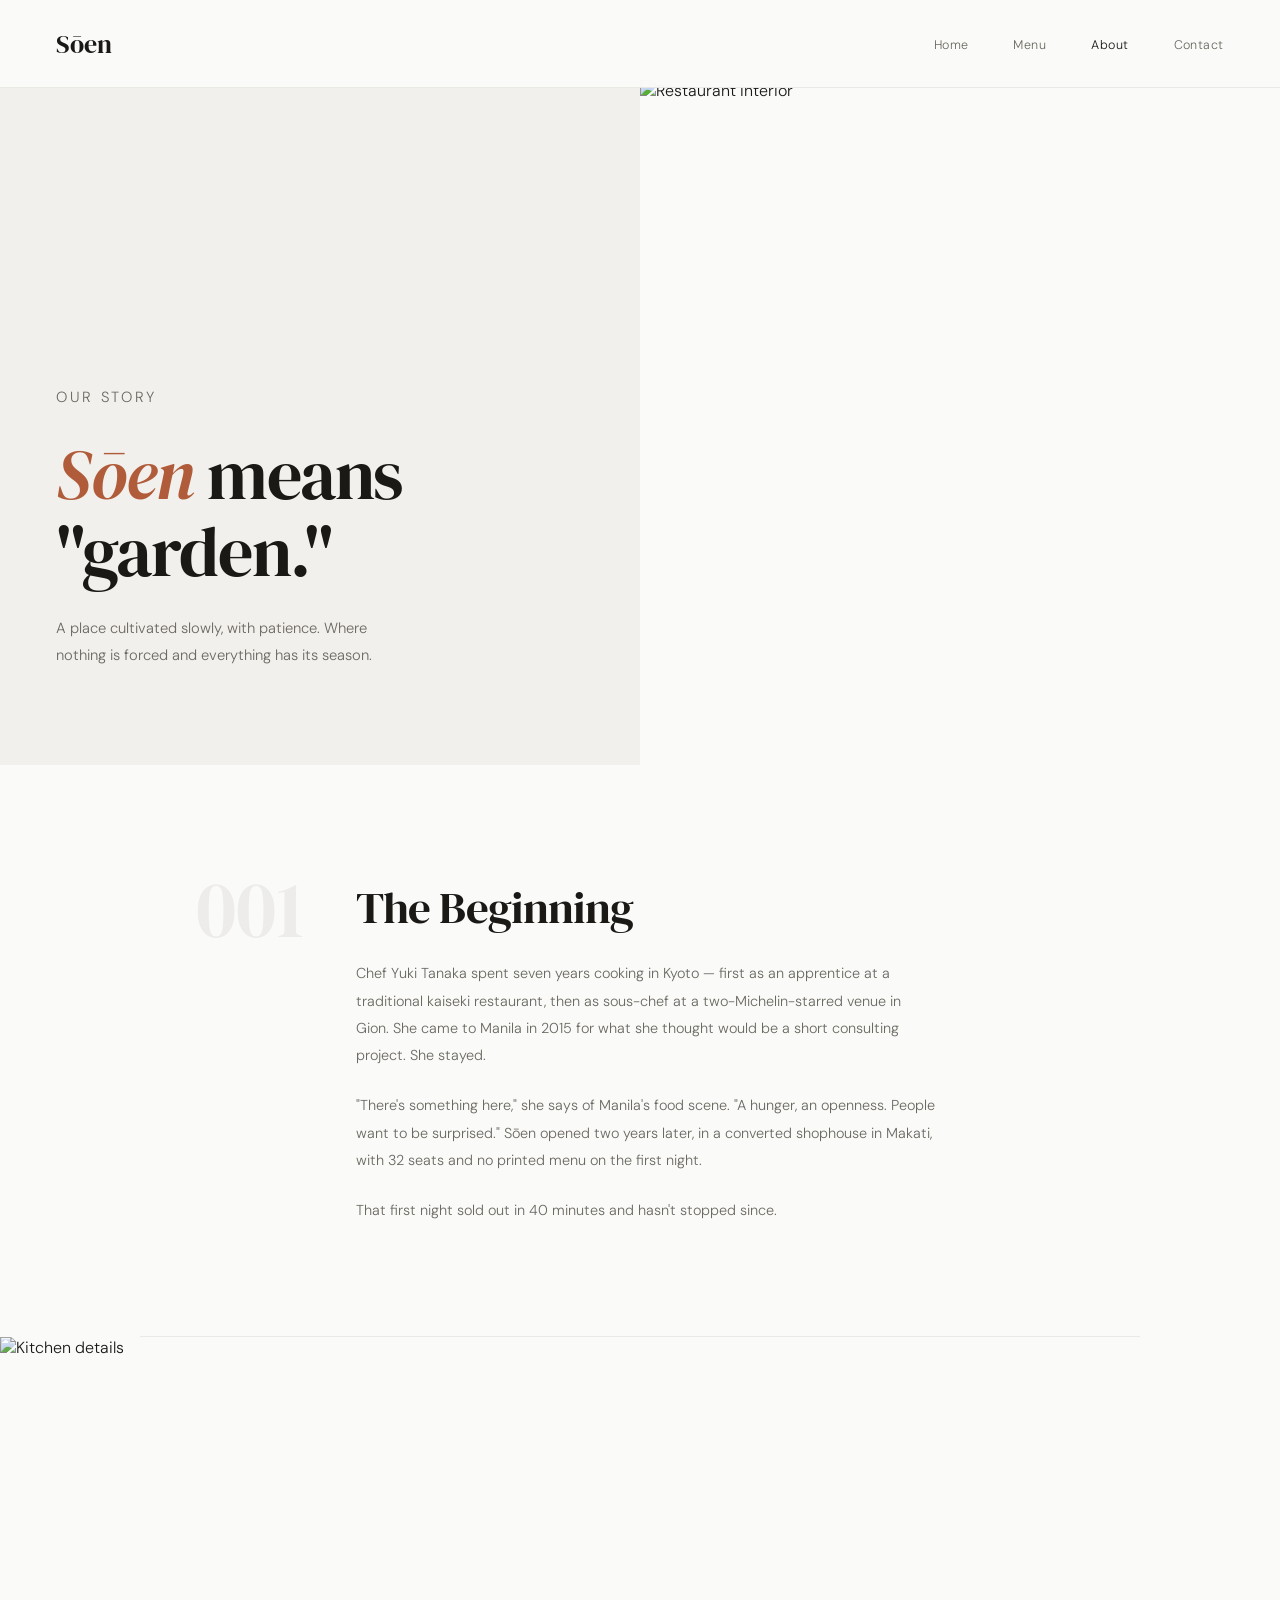
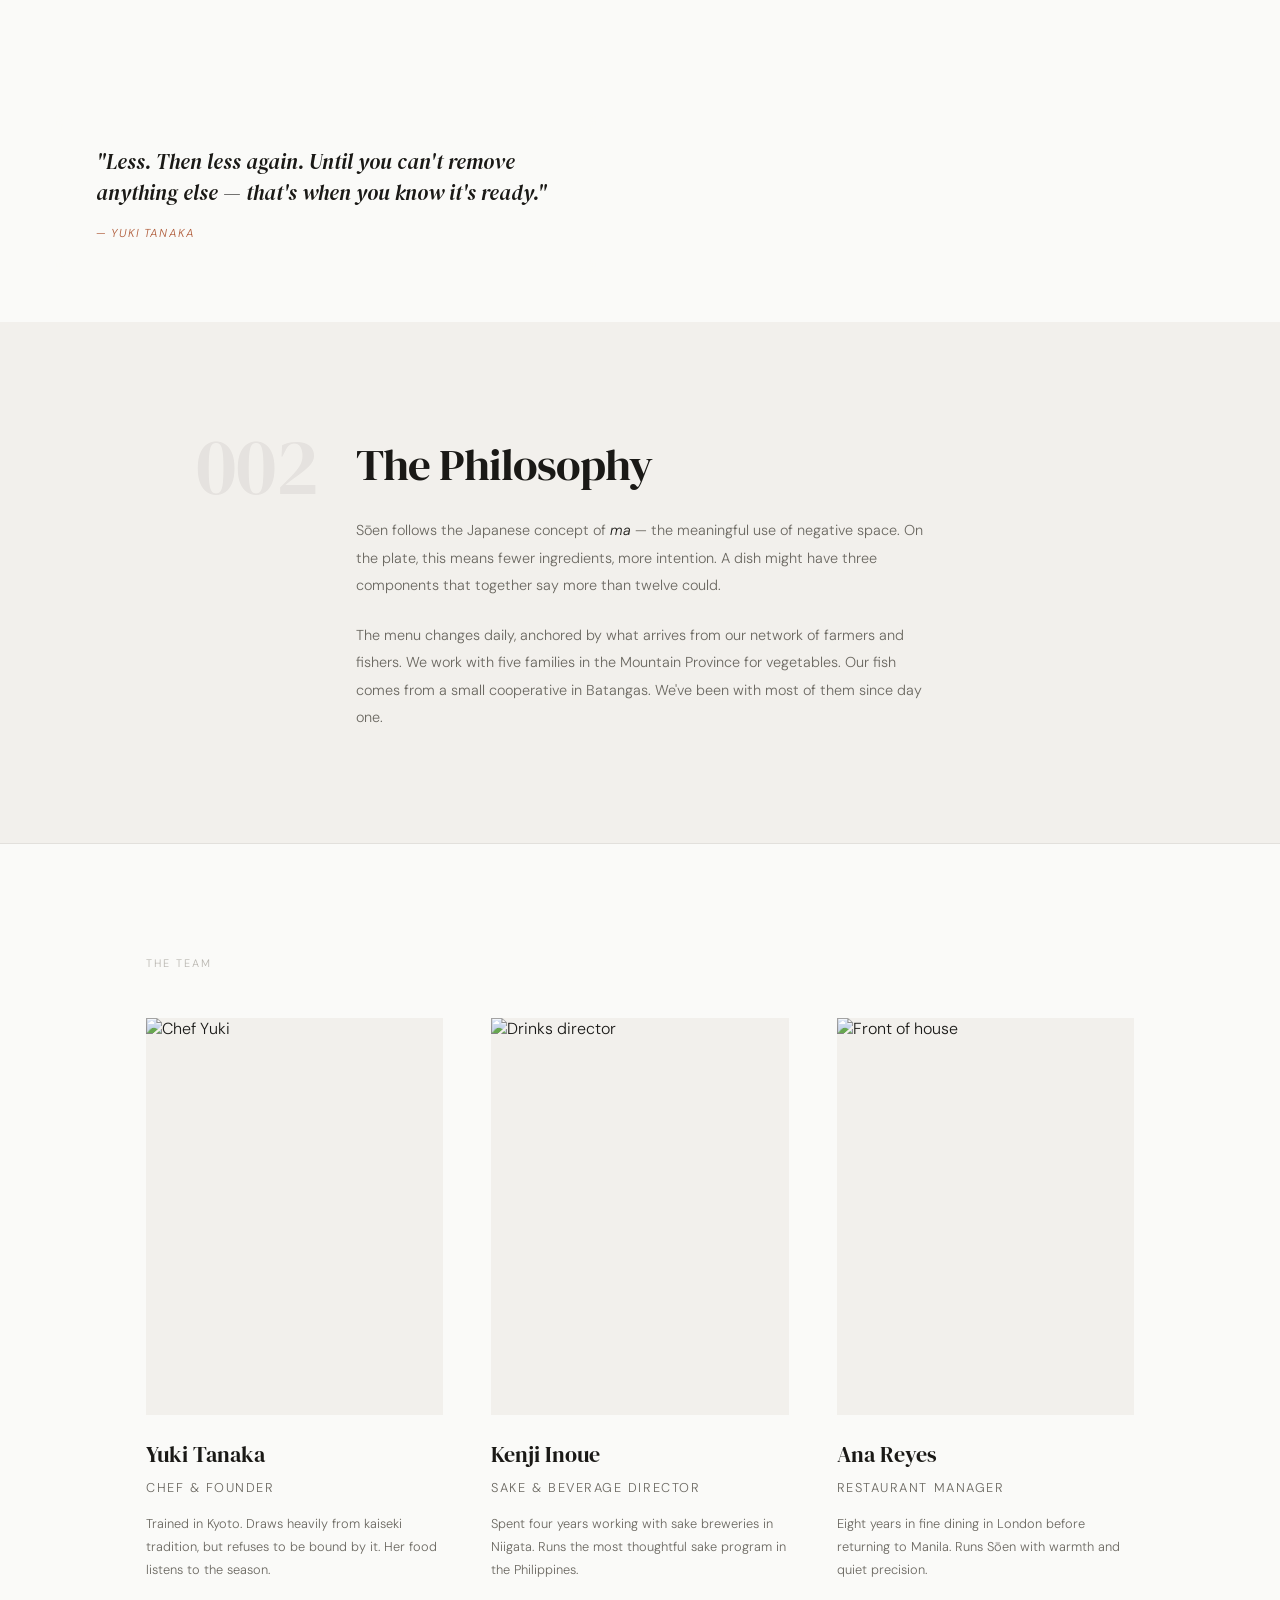
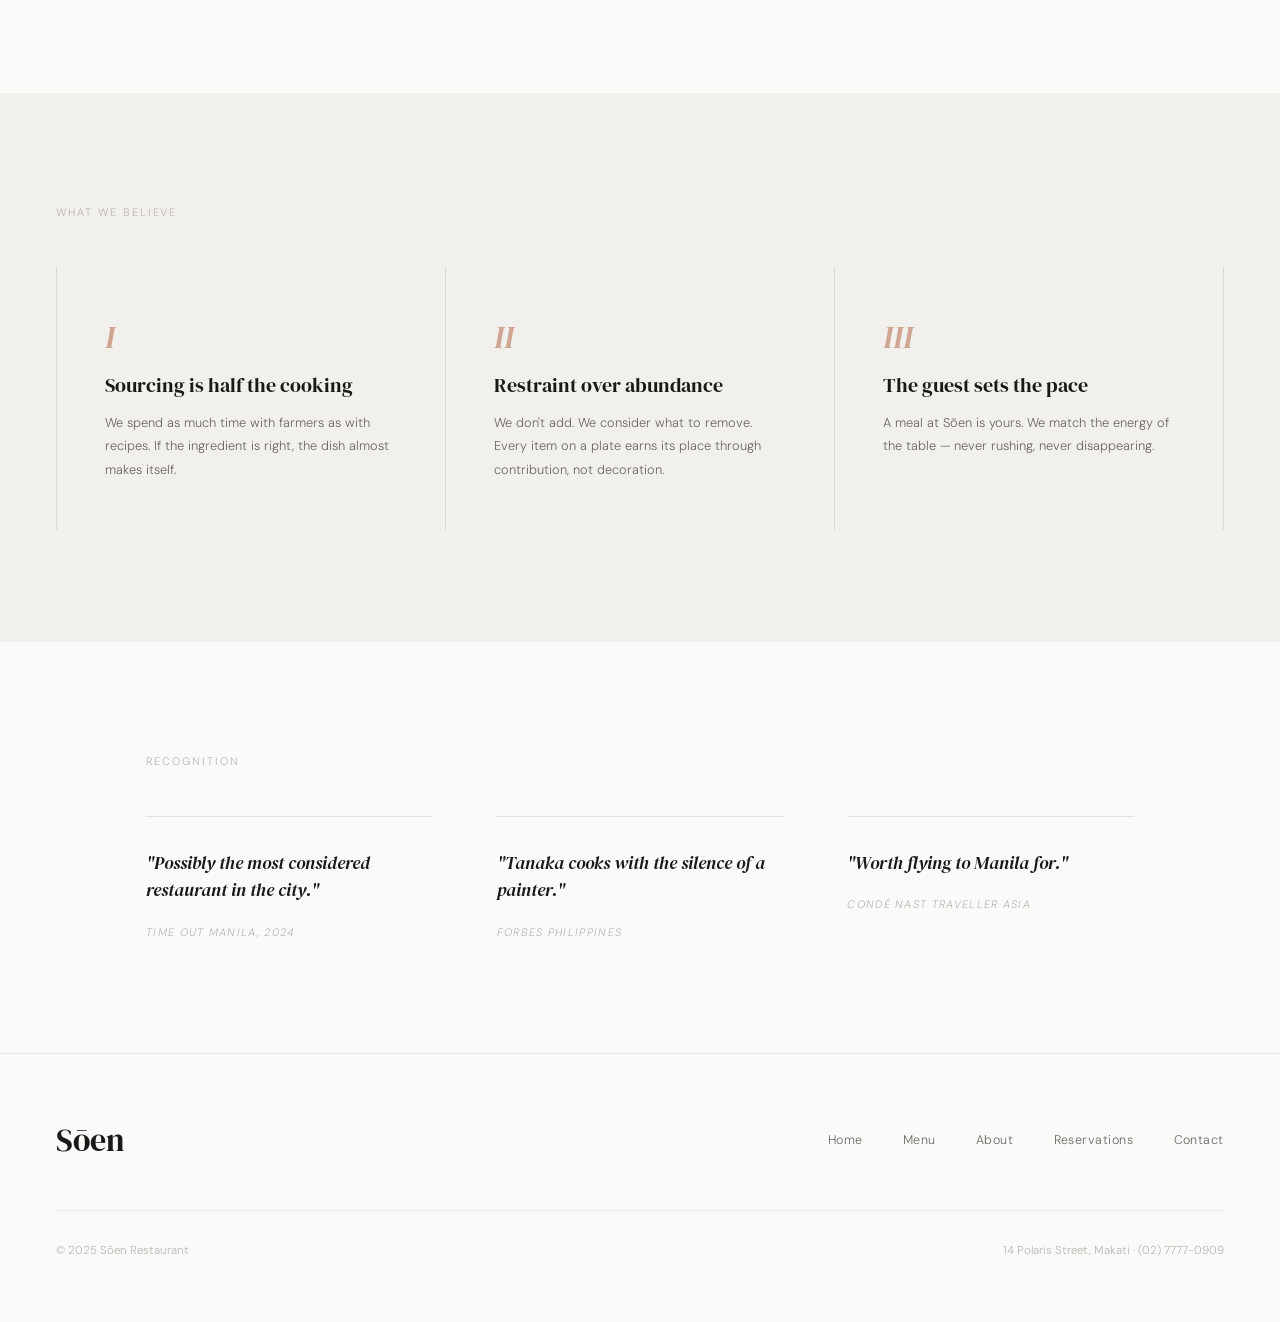
==== about.html @ 92a2c679 "Add files via upload" ====
<!DOCTYPE html>
<html lang="en">
<head>
  <meta charset="UTF-8"/>
  <meta name="viewport" content="width=device-width, initial-scale=1.0"/>
  <title>About — Sōen</title>
  <link rel="stylesheet" href="about.css"/>
  <link href="https://fonts.googleapis.com/css2?family=DM+Serif+Display:ital@0;1&family=DM+Sans:wght@300;400;500&display=swap" rel="stylesheet"/>
</head>
<body>

  <nav class="nav">
    <a href="index.html" class="logo">Sōen</a>
    <ul class="nav-links">
      <li><a href="index.html">Home</a></li>
      <li><a href="menu.html">Menu</a></li>
      <li><a href="about.html" class="active">About</a></li>
      <li><a href="contact.html">Contact</a></li>
    </ul>
  </nav>

  <!-- HERO -->
  <header class="about-hero">
    <div class="ah-text">
      <p class="eyebrow">Our Story</p>
      <h1><em>Sōen</em> means<br/>"garden."</h1>
      <p>A place cultivated slowly, with patience. Where nothing is forced and everything has its season.</p>
    </div>
    <div class="ah-img">
      <img src="https://images.unsplash.com/photo-1554795635-4cb98e5e5e21?w=1000&q=85" alt="Restaurant interior"/>
    </div>
  </header>

  <!-- STORY -->
  <section class="story">
    <div class="story-num">001</div>
    <div class="story-content">
      <h2>The Beginning</h2>
      <p>Chef Yuki Tanaka spent seven years cooking in Kyoto — first as an apprentice at a traditional kaiseki restaurant, then as sous-chef at a two-Michelin-starred venue in Gion. She came to Manila in 2015 for what she thought would be a short consulting project. She stayed.</p>
      <p>"There's something here," she says of Manila's food scene. "A hunger, an openness. People want to be surprised." Sōen opened two years later, in a converted shophouse in Makati, with 32 seats and no printed menu on the first night.</p>
      <p>That first night sold out in 40 minutes and hasn't stopped since.</p>
    </div>
  </section>

  <!-- FULL BLEED IMAGE -->
  <div class="full-bleed">
    <img src="https://images.unsplash.com/photo-1617196034183-421b4040ed20?w=1800&q=80" alt="Kitchen details"/>
    <div class="bleed-text">
      <blockquote>"Less. Then less again. Until you can't remove anything else — that's when you know it's ready."</blockquote>
      <cite>— Yuki Tanaka</cite>
    </div>
  </div>

  <!-- STORY 2 -->
  <section class="story story--right">
    <div class="story-num">002</div>
    <div class="story-content">
      <h2>The Philosophy</h2>
      <p>Sōen follows the Japanese concept of <em>ma</em> — the meaningful use of negative space. On the plate, this means fewer ingredients, more intention. A dish might have three components that together say more than twelve could.</p>
      <p>The menu changes daily, anchored by what arrives from our network of farmers and fishers. We work with five families in the Mountain Province for vegetables. Our fish comes from a small cooperative in Batangas. We've been with most of them since day one.</p>
    </div>
  </section>

  <!-- TEAM -->
  <section class="team-section">
    <p class="section-label">The Team</p>
    <div class="team-grid">
      <div class="team-member">
        <div class="tm-img">
          <img src="https://images.unsplash.com/photo-1583394293214-0e9d5e1bd797?w=500&q=80" alt="Chef Yuki"/>
        </div>
        <div class="tm-text">
          <h3>Yuki Tanaka</h3>
          <p class="tm-role">Chef & Founder</p>
          <p>Trained in Kyoto. Draws heavily from kaiseki tradition, but refuses to be bound by it. Her food listens to the season.</p>
        </div>
      </div>
      <div class="team-member">
        <div class="tm-img">
          <img src="https://images.unsplash.com/photo-1595273670150-bd0c3c392e46?w=500&q=80" alt="Drinks director"/>
        </div>
        <div class="tm-text">
          <h3>Kenji Inoue</h3>
          <p class="tm-role">Sake & Beverage Director</p>
          <p>Spent four years working with sake breweries in Niigata. Runs the most thoughtful sake program in the Philippines.</p>
        </div>
      </div>
      <div class="team-member">
        <div class="tm-img">
          <img src="https://images.unsplash.com/photo-1566554273541-37a9ca77b91f?w=500&q=80" alt="Front of house"/>
        </div>
        <div class="tm-text">
          <h3>Ana Reyes</h3>
          <p class="tm-role">Restaurant Manager</p>
          <p>Eight years in fine dining in London before returning to Manila. Runs Sōen with warmth and quiet precision.</p>
        </div>
      </div>
    </div>
  </section>

  <!-- VALUES -->
  <section class="values">
    <p class="section-label">What We Believe</p>
    <div class="values-grid">
      <div class="value-item">
        <span class="v-num">I</span>
        <h4>Sourcing is half the cooking</h4>
        <p>We spend as much time with farmers as with recipes. If the ingredient is right, the dish almost makes itself.</p>
      </div>
      <div class="value-item">
        <span class="v-num">II</span>
        <h4>Restraint over abundance</h4>
        <p>We don't add. We consider what to remove. Every item on a plate earns its place through contribution, not decoration.</p>
      </div>
      <div class="value-item">
        <span class="v-num">III</span>
        <h4>The guest sets the pace</h4>
        <p>A meal at Sōen is yours. We match the energy of the table — never rushing, never disappearing.</p>
      </div>
    </div>
  </section>

  <!-- PRESS STRIP -->
  <section class="press-strip">
    <p class="section-label">Recognition</p>
    <div class="press-quotes">
      <div class="pq">
        <p>"Possibly the most considered restaurant in the city."</p>
        <cite>Time Out Manila, 2024</cite>
      </div>
      <div class="pq">
        <p>"Tanaka cooks with the silence of a painter."</p>
        <cite>Forbes Philippines</cite>
      </div>
      <div class="pq">
        <p>"Worth flying to Manila for."</p>
        <cite>Condé Nast Traveller Asia</cite>
      </div>
    </div>
  </section>

  <footer class="footer">
    <div class="footer-top">
      <div class="footer-logo">Sōen</div>
      <div class="footer-nav">
        <a href="index.html">Home</a>
        <a href="menu.html">Menu</a>
        <a href="about.html">About</a>
        <a href="reservations.html">Reservations</a>
        <a href="contact.html">Contact</a>
      </div>
    </div>
    <div class="footer-bottom">
      <p>© 2025 Sōen Restaurant</p>
      <p>14 Polaris Street, Makati · (02) 7777-0909</p>
    </div>
  </footer>

</body>
</html>
---- about.css ----
/* ====================
   ABOUT.CSS — Sōen
   ==================== */

*, *::before, *::after { box-sizing: border-box; margin: 0; padding: 0; }

:root {
  --white: #fafaf8;
  --off: #f2f0ec;
  --ink: #1a1916;
  --ink-soft: #6b6861;
  --ink-faint: #b8b5af;
  --terra: #b05c3a;
  --font-display: 'DM Serif Display', Georgia, serif;
  --font-body: 'DM Sans', sans-serif;
}

body { background: var(--white); color: var(--ink); font-family: var(--font-body); font-weight: 300; }

.nav { position: fixed; top: 0; left: 0; right: 0; z-index: 100; display: flex; align-items: center; justify-content: space-between; padding: 1.6rem 3.5rem; background: rgba(250,250,248,0.94); backdrop-filter: blur(12px); border-bottom: 1px solid rgba(26,25,22,0.08); }
.logo { font-family: var(--font-display); font-size: 1.6rem; color: var(--ink); text-decoration: none; }
.nav-links { display: flex; gap: 2.8rem; list-style: none; }
.nav-links a { color: var(--ink-soft); text-decoration: none; font-size: 0.78rem; letter-spacing: 0.04em; transition: color 0.25s; }
.nav-links a:hover, .nav-links a.active { color: var(--ink); }
.nav-reserve { color: var(--terra); text-decoration: none; font-size: 0.78rem; font-weight: 500; }

/* HERO */
.about-hero {
  display: grid;
  grid-template-columns: 1fr 1fr;
  min-height: 85vh;
  padding-top: 80px;
}

.ah-text {
  background: var(--off);
  padding: 7rem 4rem 6rem 3.5rem;
  display: flex;
  flex-direction: column;
  justify-content: flex-end;
  gap: 1.5rem;
}

.eyebrow { font-size: 0.68rem; letter-spacing: 0.18em; text-transform: uppercase; color: var(--ink-faint); }

.ah-text h1 {
  font-family: var(--font-display);
  font-size: clamp(3rem, 5.5vw, 5.5rem);
  font-weight: 400;
  line-height: 1.1;
  letter-spacing: -0.02em;
  color: var(--ink);
}

.ah-text h1 em { font-style: italic; color: var(--terra); }

.ah-text p { font-size: 0.92rem; color: var(--ink-soft); line-height: 1.85; max-width: 360px; }

.ah-img { overflow: hidden; }
.ah-img img { width: 100%; height: 100%; object-fit: cover; display: block; transition: transform 0.8s; }
.ah-img:hover img { transform: scale(1.03); }

/* STORY */
.story {
  display: grid;
  grid-template-columns: 160px 1fr;
  gap: 0;
  max-width: 1000px;
  margin: 0 auto;
  padding: 7rem 3.5rem;
  border-bottom: 1px solid rgba(26,25,22,0.07);
}

.story--right { background: var(--off); max-width: 100%; padding: 7rem calc(50% - 500px + 3.5rem); }

.story-num {
  font-family: var(--font-display);
  font-size: 5rem;
  color: rgba(26,25,22,0.06);
  font-weight: 400;
  line-height: 1;
  align-self: flex-start;
  margin-top: -0.5rem;
}

.story-content {
  display: flex;
  flex-direction: column;
  gap: 1.4rem;
}

.story-content h2 {
  font-family: var(--font-display);
  font-size: clamp(2rem, 3.5vw, 3rem);
  font-weight: 400;
  letter-spacing: -0.02em;
  color: var(--ink);
}

.story-content p { font-size: 0.9rem; color: var(--ink-soft); line-height: 1.9; max-width: 580px; }
.story-content p em { color: var(--ink); font-style: italic; }

/* FULL BLEED */
.full-bleed {
  position: relative;
  height: 65vh;
  overflow: hidden;
}

.full-bleed img {
  width: 100%;
  height: 100%;
  object-fit: cover;
  display: block;
  filter: grayscale(20%);
}

.bleed-text {
  position: absolute;
  bottom: 3rem;
  left: 3.5rem;
  max-width: 540px;
  background: rgba(250,250,248,0.88);
  backdrop-filter: blur(8px);
  padding: 2rem 2.5rem;
}

.bleed-text blockquote {
  font-family: var(--font-display);
  font-size: 1.3rem;
  font-style: italic;
  color: var(--ink);
  line-height: 1.5;
  margin-bottom: 0.8rem;
}

.bleed-text cite { font-size: 0.72rem; letter-spacing: 0.1em; text-transform: uppercase; color: var(--terra); }

/* TEAM */
.team-section {
  padding: 7rem 3.5rem;
  max-width: 1100px;
  margin: 0 auto;
}

.section-label { font-size: 0.68rem; letter-spacing: 0.18em; text-transform: uppercase; color: var(--ink-faint); margin-bottom: 3rem; display: block; }

.team-grid {
  display: grid;
  grid-template-columns: repeat(3, 1fr);
  gap: 3rem;
}

.team-member { display: flex; flex-direction: column; gap: 1.5rem; }

.tm-img {
  aspect-ratio: 3/4;
  overflow: hidden;
  background: var(--off);
}

.tm-img img {
  width: 100%;
  height: 100%;
  object-fit: cover;
  object-position: top;
  display: block;
  filter: grayscale(25%);
  transition: filter 0.4s, transform 0.6s;
}

.team-member:hover .tm-img img { filter: grayscale(0%); transform: scale(1.03); }

.tm-text { display: flex; flex-direction: column; gap: 0.4rem; }

.tm-text h3 { font-family: var(--font-display); font-size: 1.4rem; font-weight: 400; color: var(--ink); }

.tm-role { font-size: 0.65rem; letter-spacing: 0.12em; text-transform: uppercase; color: var(--terra); margin-bottom: 0.4rem; }

.tm-text p { font-size: 0.8rem; color: var(--ink-soft); line-height: 1.8; }

/* VALUES */
.values {
  background: var(--off);
  padding: 7rem 3.5rem;
}

.values .section-label { text-align: left; }

.values-grid {
  display: grid;
  grid-template-columns: repeat(3, 1fr);
  gap: 0;
  border-left: 1px solid rgba(26,25,22,0.1);
  margin-top: 1rem;
}

.value-item {
  padding: 3rem;
  border-right: 1px solid rgba(26,25,22,0.1);
  display: flex;
  flex-direction: column;
  gap: 0.8rem;
}

.v-num {
  font-family: var(--font-display);
  font-size: 2rem;
  font-style: italic;
  color: var(--terra);
  opacity: 0.5;
}

.value-item h4 {
  font-family: var(--font-display);
  font-size: 1.25rem;
  font-weight: 400;
  color: var(--ink);
  line-height: 1.3;
}

.value-item p { font-size: 0.8rem; color: var(--ink-soft); line-height: 1.85; }

/* PRESS */
.press-strip {
  padding: 7rem 3.5rem;
  max-width: 1100px;
  margin: 0 auto;
}

.press-quotes {
  display: grid;
  grid-template-columns: repeat(3, 1fr);
  gap: 4rem;
}

.pq {
  padding-top: 2rem;
  border-top: 1px solid rgba(26,25,22,0.1);
}

.pq p {
  font-family: var(--font-display);
  font-size: 1.15rem;
  font-style: italic;
  color: var(--ink);
  line-height: 1.5;
  margin-bottom: 1rem;
}

.pq cite { font-size: 0.68rem; letter-spacing: 0.12em; text-transform: uppercase; color: var(--ink-faint); }

/* FOOTER */
.footer { padding: 4rem 3.5rem; border-top: 1px solid rgba(26,25,22,0.08); }
.footer-top { display: flex; justify-content: space-between; align-items: center; margin-bottom: 3rem; }
.footer-logo { font-family: var(--font-display); font-size: 2rem; color: var(--ink); }
.footer-nav { display: flex; gap: 2.5rem; flex-wrap: wrap; }
.footer-nav a { color: var(--ink-soft); text-decoration: none; font-size: 0.78rem; letter-spacing: 0.04em; transition: color 0.25s; }
.footer-nav a:hover { color: var(--ink); }
.footer-bottom { display: flex; justify-content: space-between; padding-top: 2rem; border-top: 1px solid rgba(26,25,22,0.06); }
.footer-bottom p { font-size: 0.72rem; color: var(--ink-faint); }
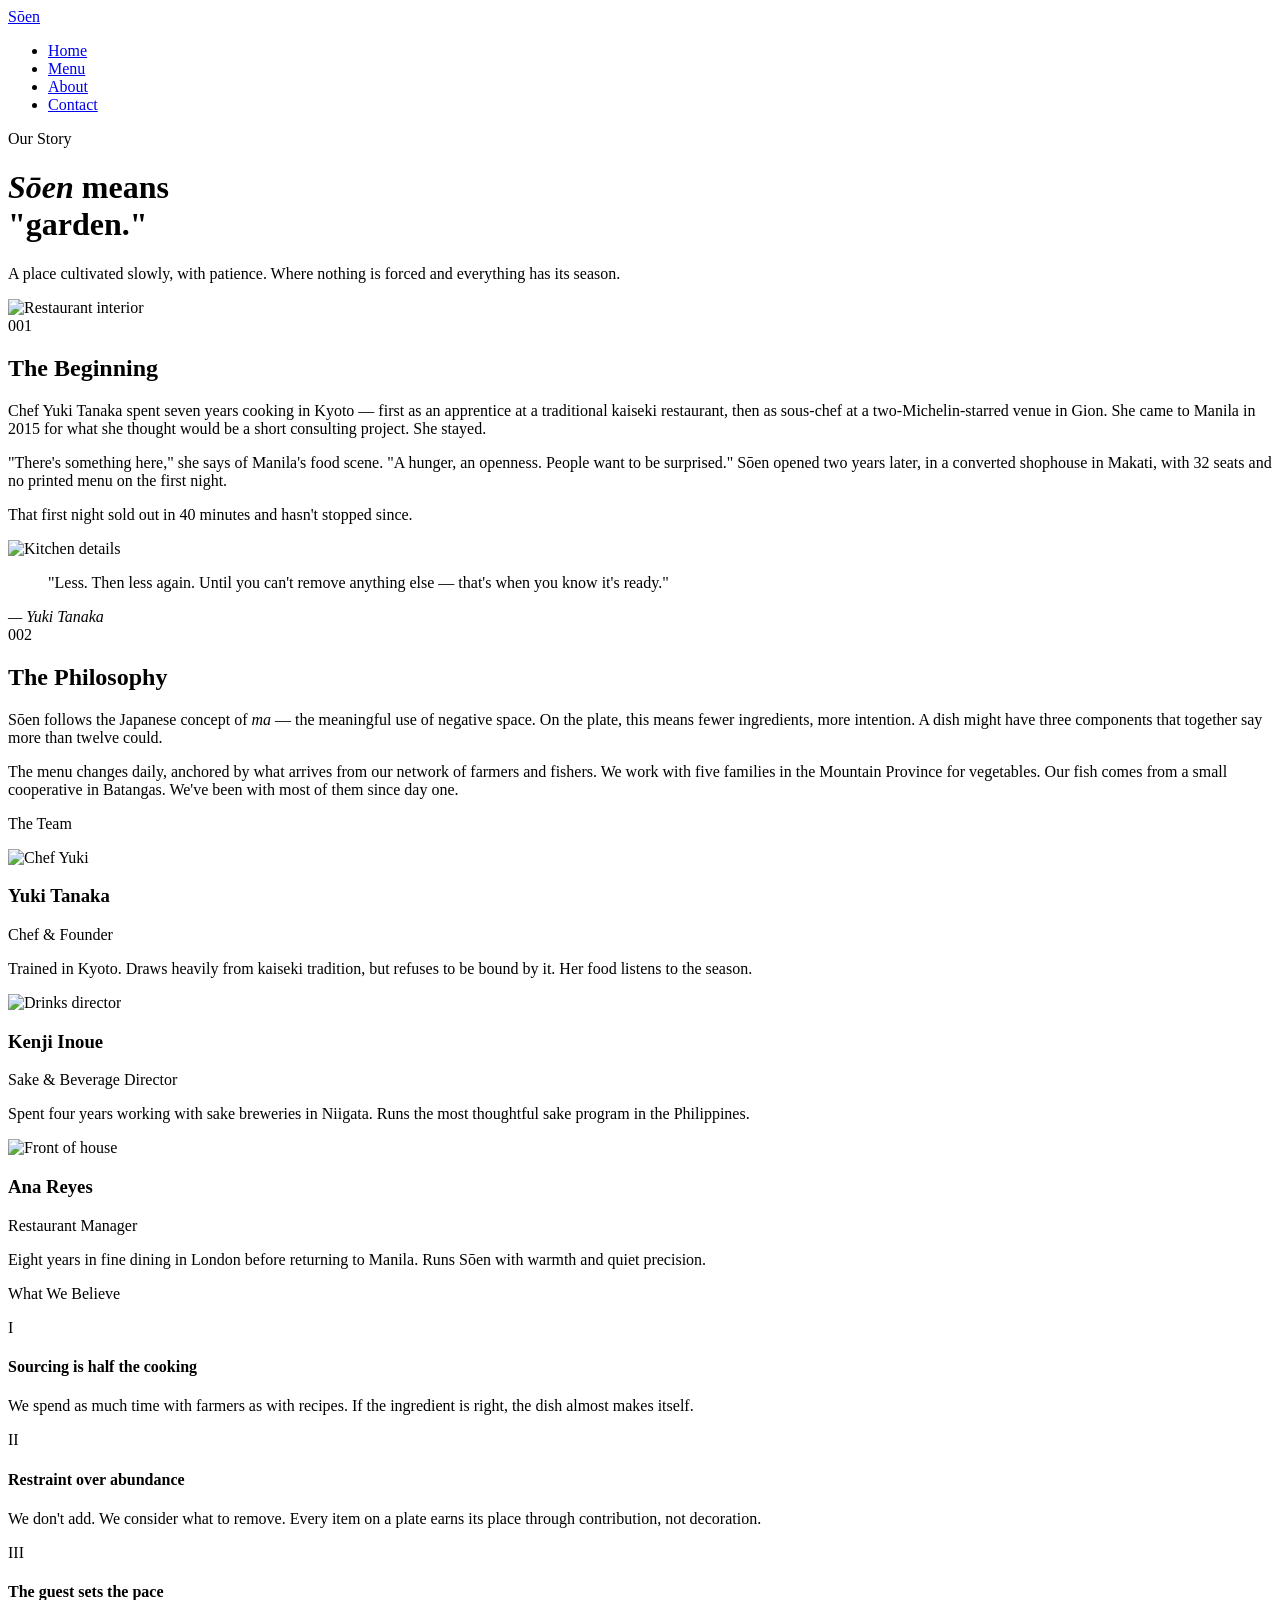
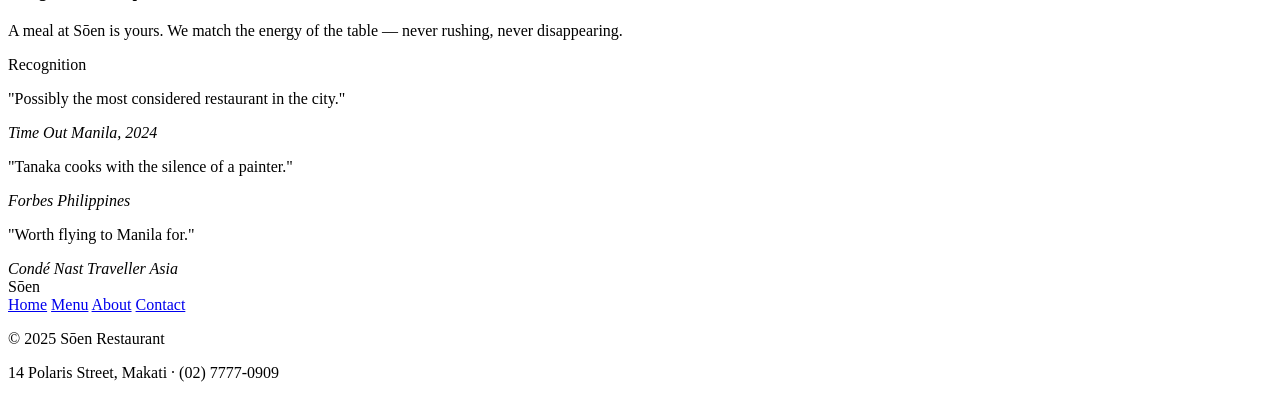
==== commit 2784989f: "Add files via upload" ====
--- a/about.html
+++ b/about.html
@@ -4,7 +4,7 @@
   <meta charset="UTF-8"/>
   <meta name="viewport" content="width=device-width, initial-scale=1.0"/>
   <title>About — Sōen</title>
-  <link rel="stylesheet" href="about.css"/>
+  <link rel="stylesheet" href="css/about.css"/>
   <link href="https://fonts.googleapis.com/css2?family=DM+Serif+Display:ital@0;1&family=DM+Sans:wght@300;400;500&display=swap" rel="stylesheet"/>
 </head>
 <body>
@@ -27,7 +27,7 @@
       <p>A place cultivated slowly, with patience. Where nothing is forced and everything has its season.</p>
     </div>
     <div class="ah-img">
-      <img src="https://images.unsplash.com/photo-1554795635-4cb98e5e5e21?w=1000&q=85" alt="Restaurant interior"/>
+      <img src="image/restaurant.jpg" alt="Restaurant interior"/>
     </div>
   </header>
 
@@ -44,7 +44,7 @@
 
   <!-- FULL BLEED IMAGE -->
   <div class="full-bleed">
-    <img src="https://images.unsplash.com/photo-1617196034183-421b4040ed20?w=1800&q=80" alt="Kitchen details"/>
+    <img src="image/technique.jpg?w=1800&q=80" alt="Kitchen details"/>
     <div class="bleed-text">
       <blockquote>"Less. Then less again. Until you can't remove anything else — that's when you know it's ready."</blockquote>
       <cite>— Yuki Tanaka</cite>
@@ -67,7 +67,7 @@
     <div class="team-grid">
       <div class="team-member">
         <div class="tm-img">
-          <img src="https://images.unsplash.com/photo-1583394293214-0e9d5e1bd797?w=500&q=80" alt="Chef Yuki"/>
+          <img src="image/yuki.jpg" alt="Chef Yuki"/>
         </div>
         <div class="tm-text">
           <h3>Yuki Tanaka</h3>
@@ -77,7 +77,7 @@
       </div>
       <div class="team-member">
         <div class="tm-img">
-          <img src="https://images.unsplash.com/photo-1595273670150-bd0c3c392e46?w=500&q=80" alt="Drinks director"/>
+          <img src="image/marco.jpg?w=500&q=80" alt="Drinks director"/>
         </div>
         <div class="tm-text">
           <h3>Kenji Inoue</h3>
@@ -87,7 +87,7 @@
       </div>
       <div class="team-member">
         <div class="tm-img">
-          <img src="https://images.unsplash.com/photo-1566554273541-37a9ca77b91f?w=500&q=80" alt="Front of house"/>
+          <img src="image/ana.jpg?w=500&q=80" alt="Front of house"/>
         </div>
         <div class="tm-text">
           <h3>Ana Reyes</h3>
@@ -146,7 +146,6 @@
         <a href="index.html">Home</a>
         <a href="menu.html">Menu</a>
         <a href="about.html">About</a>
-        <a href="reservations.html">Reservations</a>
         <a href="contact.html">Contact</a>
       </div>
     </div>
